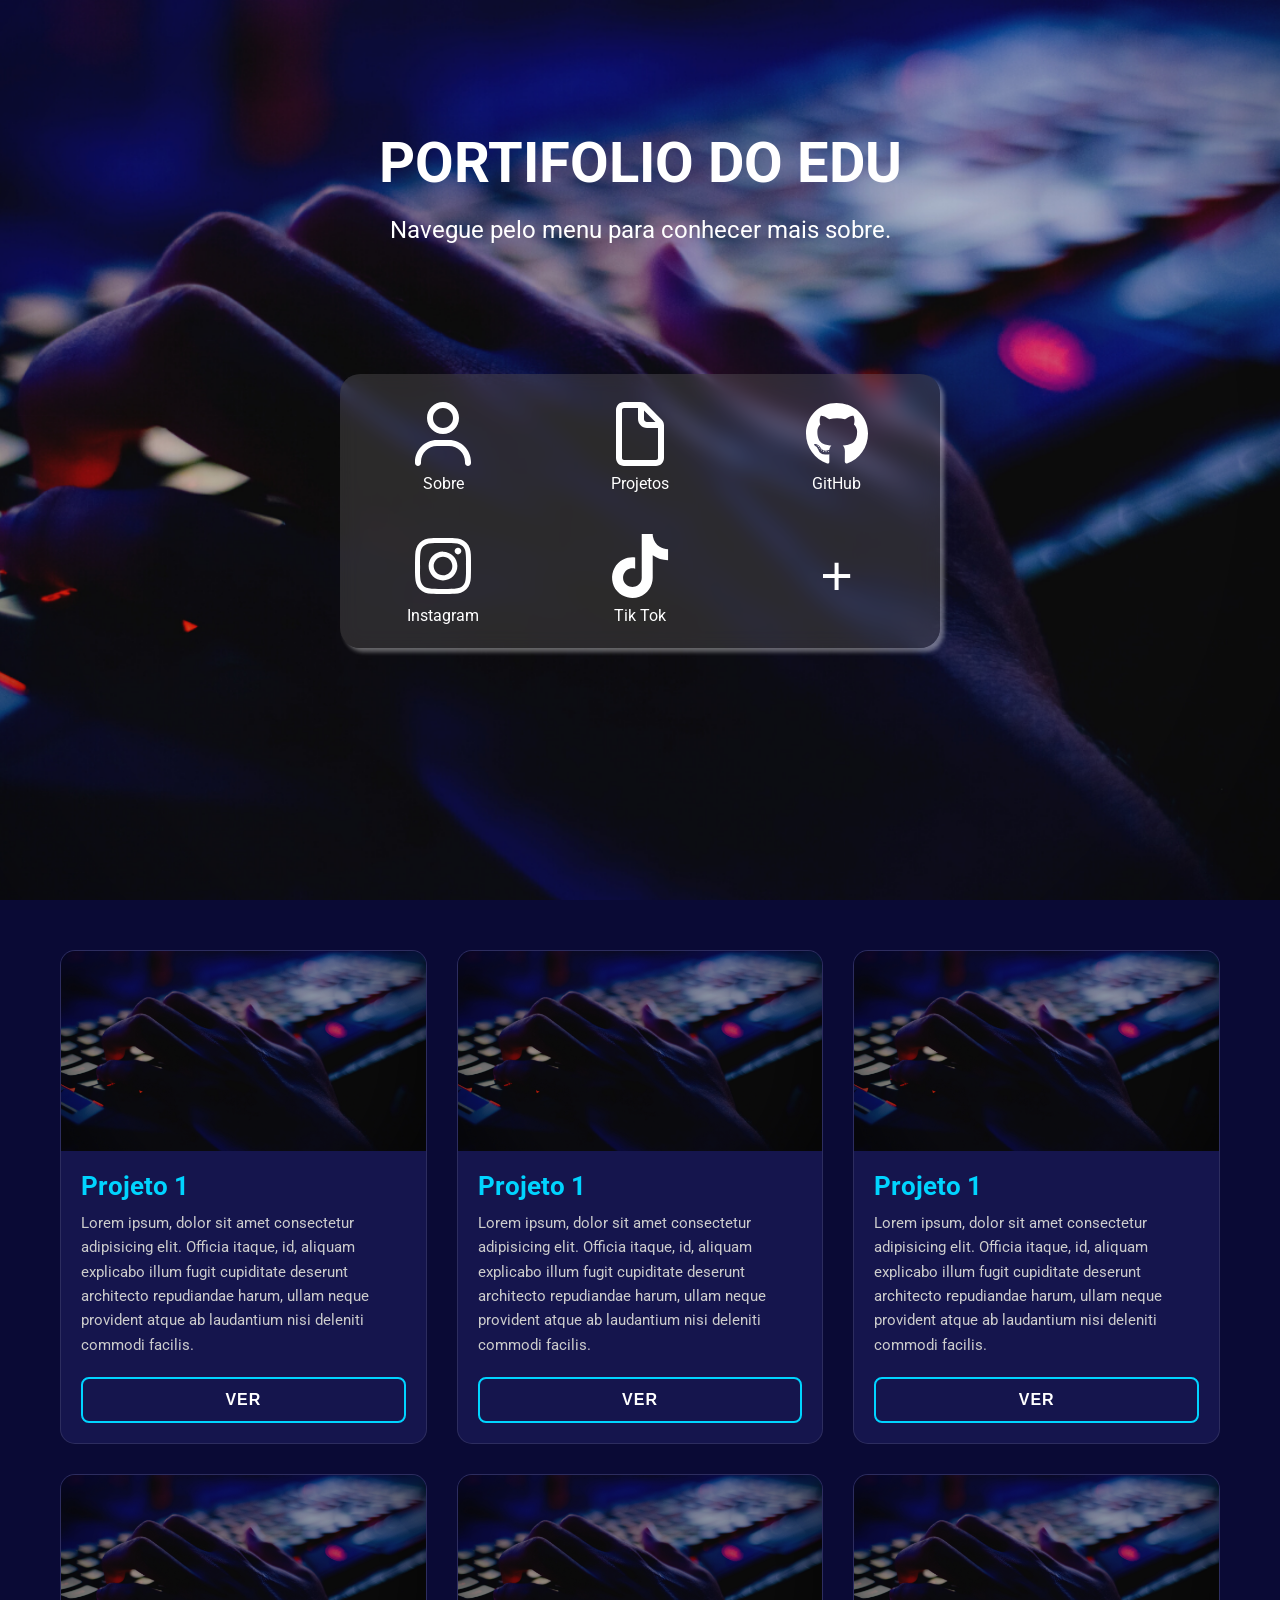
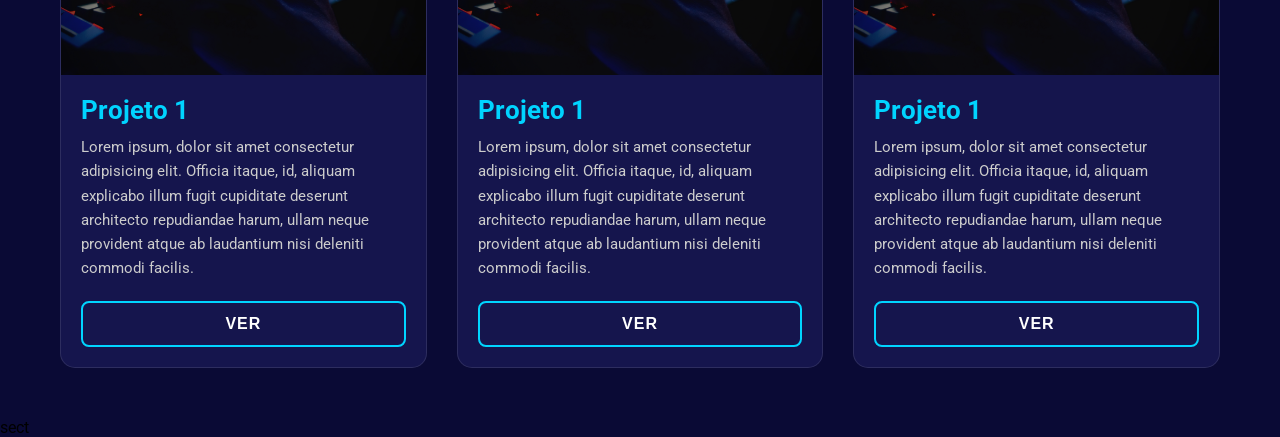
==== index.html @ ba28e673 "primeiro commit" ====
<!DOCTYPE html>
<html lang="pt-br">
<head>
    <meta charset="UTF-8">
    <meta name="viewport" content="width=device-width, initial-scale=1.0">
    <title>Portifolio</title>

    <!--CSS-->
    <link rel="stylesheet" href="/src/css/style.css">
    <!--<link rel="stylesheet" href="/src/css/variaveis.css">-->
    <!--CSS-->
</head>
<body>

    <main>
        <!--TITLE-->
        <div class="titles">
            
            <div class="itens-title">
                <h1 class="title">Portifolio do EDU</h1>
                <span class="sub-title">Navegue pelo menu para conhecer mais sobre.</span>
            </div>
        </div>
        <!--=-->

        <!--CARDS ITENS-->
        <div class="cards-itens">
            <div class="card-item">
                <img class="img" src="/src/img/user-regular-full.svg" alt="">
                <span class="indent-item">Sobre</span>
            </div>
            <div class="card-item">
                <img class="img" src="/src/img/file-regular-full.svg" alt="">
                <span class="indent-item">Projetos</span>
            </div>
            <div class="card-item">
                <img class="img" src="/src/img/github-brands-solid-full.svg" alt="">
                <span class="indent-item">GitHub</span>
            </div>
            <div class="card-item">
                <img class="img" src="/src/img/instagram-brands-solid-full.svg" alt="">
                <span class="indent-item">Instagram</span>
            </div>
            <div class="card-item">
                <img class="img" src="/src/img/tiktok-brands-solid-full.svg" alt="">
                <span class="indent-item">Tik Tok</span>
            </div>

            <div class="card-item">
                <span class="indent-item">
                    <button id="resultado">+</button>
                </span>
            </div>
            
        </div>
    </main>
    <!--==============-->

    <!--SECTION PROJETOS-->
    <section>
        <div class="projetos">
            <!--PROJECT1-->
            <div class="projeto">
                <img src="/src/img/background.png" alt="imagem-projeto" class="imagem-project">
                <h2 class="title-project">Projeto 1</h2>
                <p class="description">
                    Lorem ipsum, dolor sit amet consectetur adipisicing elit. Officia itaque, id, aliquam explicabo illum fugit cupiditate deserunt architecto repudiandae harum, ullam neque provident atque ab laudantium nisi deleniti commodi facilis.
                </p>
                <button id="btn" class="btn-acess">Ver</button>
            </div>
            <!--PROJECT 2-->
            <div class="projeto">
                <img src="/src/img/background.png" alt="imagem-projeto" class="imagem-project">
                <h2 class="title-project">Projeto 1</h2>
                <p class="description">
                    Lorem ipsum, dolor sit amet consectetur adipisicing elit. Officia itaque, id, aliquam explicabo illum fugit cupiditate deserunt architecto repudiandae harum, ullam neque provident atque ab laudantium nisi deleniti commodi facilis.
                </p>
                <button id="btn" class="btn-acess">Ver</button>
            </div>
            <!--PROJECT 3-->
            <div class="projeto">
                <img src="/src/img/background.png" alt="imagem-projeto" class="imagem-project">
                <h2 class="title-project">Projeto 1</h2>
                <p class="description">
                    Lorem ipsum, dolor sit amet consectetur adipisicing elit. Officia itaque, id, aliquam explicabo illum fugit cupiditate deserunt architecto repudiandae harum, ullam neque provident atque ab laudantium nisi deleniti commodi facilis.
                </p>
                <button id="btn" class="btn-acess">Ver</button>
            </div>
            <!--PROJECT 4-->
            <div class="projeto">
                <img src="/src/img/background.png" alt="imagem-projeto" class="imagem-project">
                <h2 class="title-project">Projeto 1</h2>
                <p class="description">
                    Lorem ipsum, dolor sit amet consectetur adipisicing elit. Officia itaque, id, aliquam explicabo illum fugit cupiditate deserunt architecto repudiandae harum, ullam neque provident atque ab laudantium nisi deleniti commodi facilis.
                </p>
                <button id="btn" class="btn-acess">Ver</button>
            </div>
            <!--PROJEECT 5-->
            <div class="projeto">
                <img src="/src/img/background.png" alt="imagem-projeto" class="imagem-project">
                <h2 class="title-project">Projeto 1</h2>
                <p class="description">
                    Lorem ipsum, dolor sit amet consectetur adipisicing elit. Officia itaque, id, aliquam explicabo illum fugit cupiditate deserunt architecto repudiandae harum, ullam neque provident atque ab laudantium nisi deleniti commodi facilis.
                </p>
                <button id="btn" class="btn-acess">Ver</button>
            </div>
            <!--PROJECT 6-->
            <div class="projeto">
                <img src="/src/img/background.png" alt="imagem-projeto" class="imagem-project">
                <h2 class="title-project">Projeto 1</h2>
                <p class="description">
                    Lorem ipsum, dolor sit amet consectetur adipisicing elit. Officia itaque, id, aliquam explicabo illum fugit cupiditate deserunt architecto repudiandae harum, ullam neque provident atque ab laudantium nisi deleniti commodi facilis.
                </p>
                <button id="btn" class="btn-acess">Ver</button>
            </div>
    </section>
    <!--===============-->
    sect

    <script src="/src/js/script.js"></script>
</body>
</html>
---- src/css/style.css ----
@import url(variaveis.css);

/*MAIN ESTILO*/
main {
    min-height: 100vh;
    background-image: url(/src/img/background.png);
    background-repeat: no-repeat;
    background-position: center;
    background-size: cover;
}

/*---------------*/

/*TITLES*/

.titles {
    display: flex;
    justify-content: center;
    align-items: center;
    flex-direction: column;
    margin: auto;
    padding: 10px;
}

.itens-title {
    margin: 120px auto;
    text-align: center;
}

.title {
    font-size: 3.5rem;
    color: var(--color-letras);
    text-transform: uppercase;
    padding-bottom: 20px;
}

.sub-title {
    font-size: 1.5rem;
    color: var(--color-letras);
}

/*--------------------------*/

.img {
    width: 80px;
}

.cards-itens {
    display: grid;
    grid-template-columns: repeat(3, 1fr);
    /* 3 colunas */
    gap: 30px;
    /* espaço entre os cards */

    background: rgba(91, 87, 87, 0.4);
    /* fundo transparente */
    backdrop-filter: blur(10px);
    /* efeito embaçado */
    -webkit-backdrop-filter: blur(10px);
    /* suporte Edge/Chrome */
    width: 600px;
    margin: auto;
    padding: 20px;
    border-radius: 20px;
    box-shadow: 4px 4px 4px rgba(255, 255, 255, 0.372);
}

.card-item {
    display: flex;
    justify-content: center;
    align-items: center;
    flex-direction: column;
}

.indent-item {
    color: var(--color-letras);
    text-transform: uppercasearqui;
}

button {
    font-size: 3.5rem;
    color: var(--color-letras);
    padding: 20px;
    border: none;
    border-radius: 50%;
    background: none;
    outline: none;
}

/*SECTION PROJETOS*/
/* Container principal dos projetos */
.projetos {
    display: grid;
    grid-template-columns: repeat(auto-fit, minmax(300px, 1fr));
    gap: 30px;
    padding: 50px 20px;
    max-width: 1200px;
    margin: 0 auto;
}

/* Card Estilizado */
.projeto {
    background-color: var(--color-card-bg);
    border-radius: 15px;
    overflow: hidden;
    /* Garante que a imagem siga o arredondamento */
    border: 1px solid rgba(255, 255, 255, 0.1);
    transition: all 0.4s cubic-bezier(0.175, 0.885, 0.32, 1.275);
    display: flex;
    flex-direction: column;
    position: relative;
}

/* Efeito de Hover no Card */
.projeto:hover {
    transform: translateY(-10px);
    box-shadow: 0 15px 30px rgba(0, 0, 0, 0.5), 0 0 15px rgba(0, 212, 255, 0.2);
    border-color: var(--color-accent);
}

/* Imagem do Projeto */
.imagem-project {
    width: 100%;
    height: 200px;
    object-fit: cover;
    filter: brightness(0.8);
    transition: 0.4s;
}

.projeto:hover .imagem-project {
    filter: brightness(1);
}

/* Conteúdo de texto */
.title-project {
    padding: 20px 20px 10px;
    margin: 0;
    font-size: 1.6rem;
    color: var(--color-accent);
}

.description {
    padding: 0 20px 20px;
    font-size: 0.95rem;
    line-height: 1.6;
    color: #ccc;
    flex-grow: 1;
}

/* Botão Chamativo */
.btn-acess {
    margin: 0 20px 20px;
    background: transparent;
    color: var(--color-letras);
    border: 2px solid var(--color-accent);
    padding: 12px;
    border-radius: 8px;
    cursor: pointer;
    font-weight: bold;
    text-transform: uppercase;
    letter-spacing: 1px;
    transition: 0.3s;
    font-size: 1rem;
}

.btn-acess:hover {
    background-color: var(--color-accent);
    color: var(--color-background);
    box-shadow: 0 0 20px var(--color-accent);
}
---- src/css/variaveis.css ----
@import url('https://fonts.googleapis.com/css2?family=Roboto:ital,wght@0,100..900;1,100..900&display=swap');

:root{
    --color-background: #0a0a35;
    --color-letras: #ffff;
    --font-letras:  "Roboto", sans-serif;
    --color-accent: #00d4ff; /* Um azul ciano para dar destaque */
    --color-card-bg: #15154d; /* Um tom levemente mais claro que o fundo */
}


*{
    margin: 0;
    padding: 0;
    box-sizing: border-box;
}

body{
    background-color: var(--color-background);
    font-family: var(--font-letras);
}
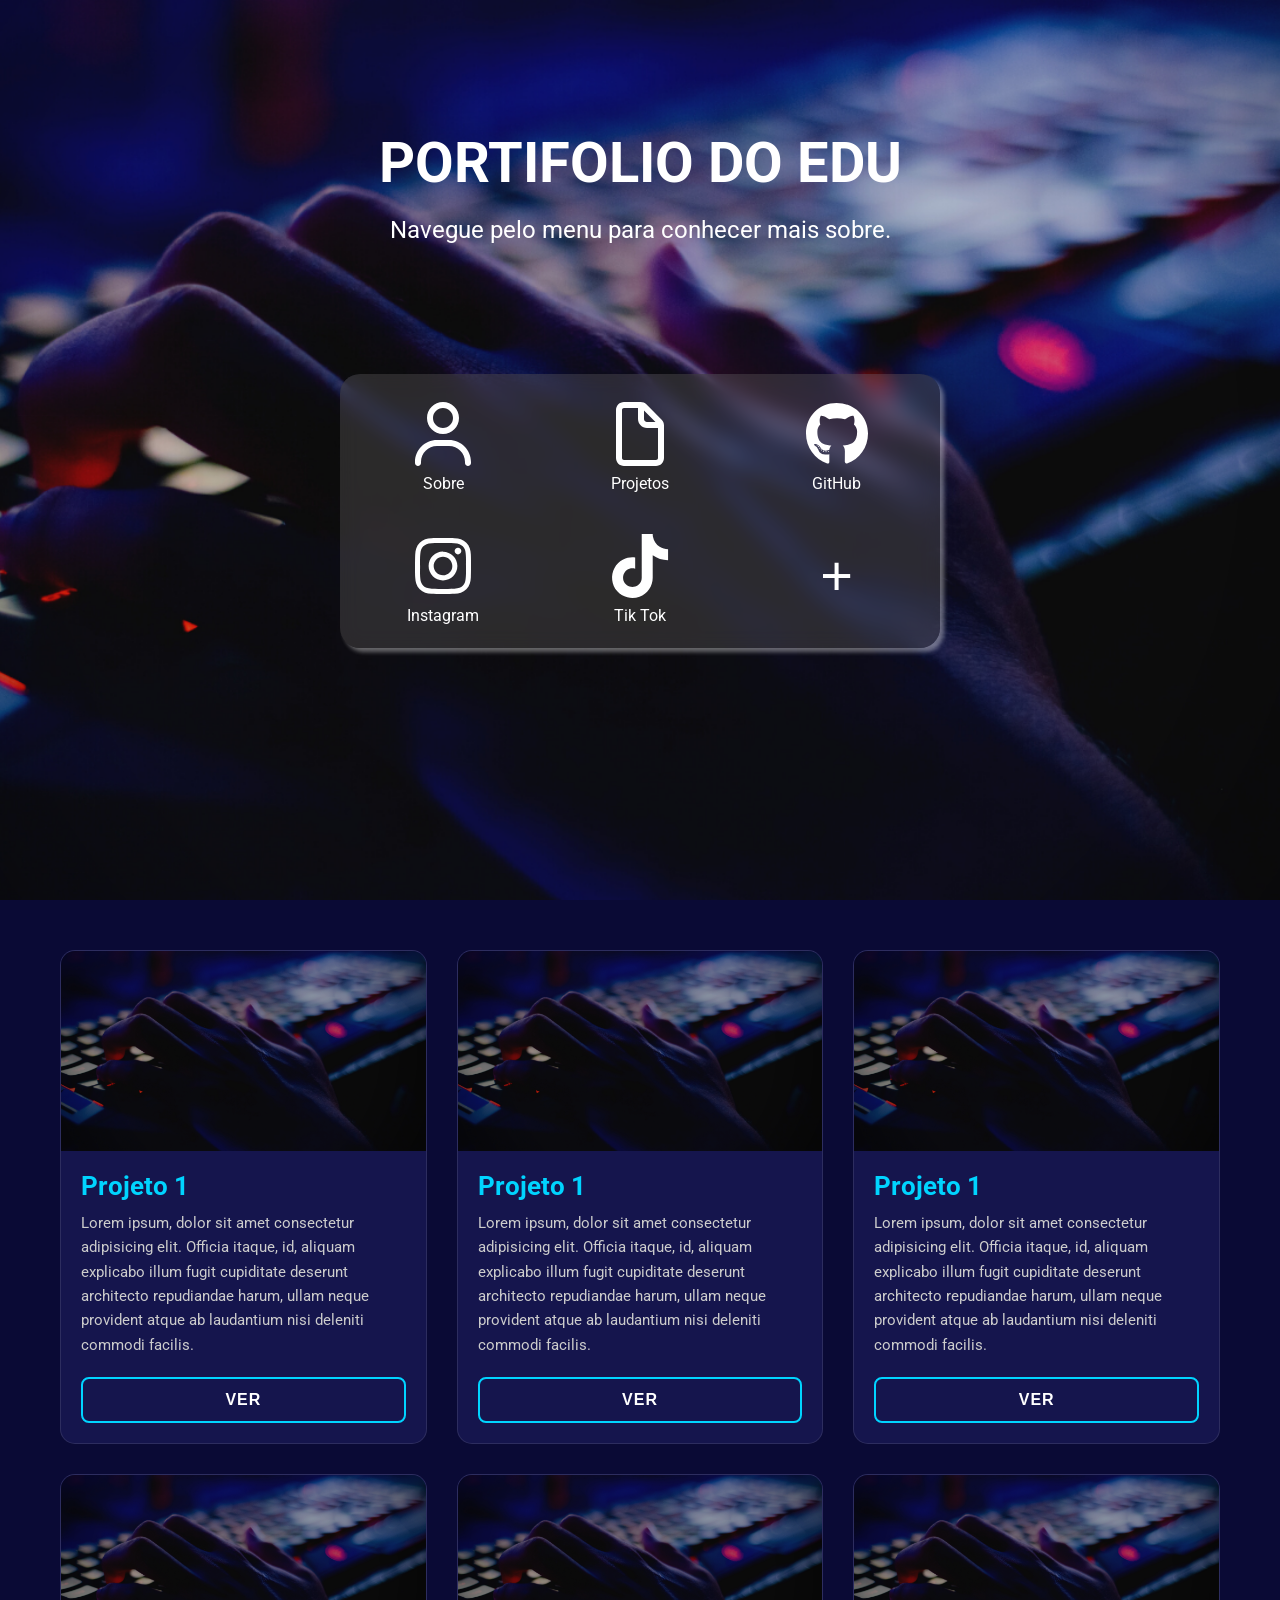
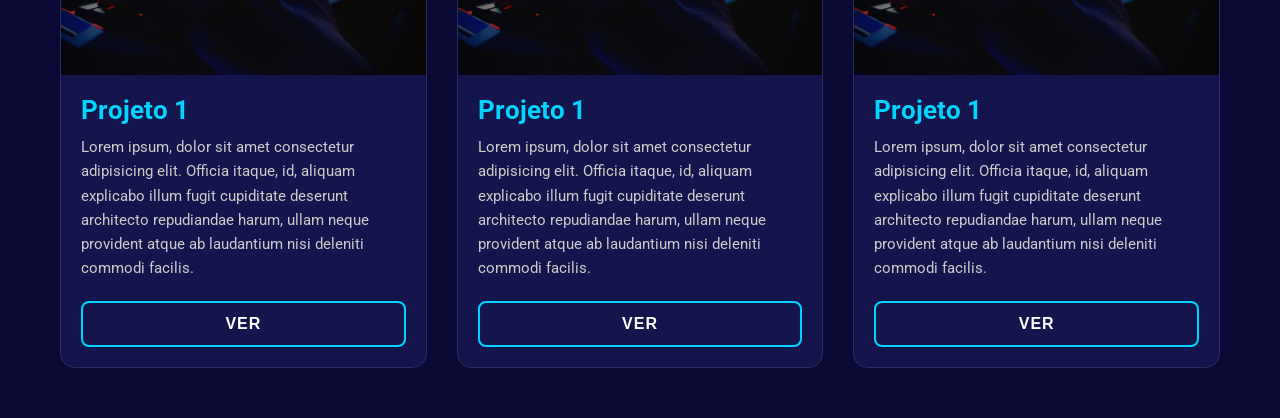
==== commit 28cd49a1: "add section sobre" ====
--- a/index.html
+++ b/index.html
@@ -55,6 +55,11 @@
         </div>
     </main>
     <!--==============-->
+
+    <!--SECTION SOBRE-->
+    <section>
+        <div class="sobre"></div>
+    </section>
 
     <!--SECTION PROJETOS-->
     <section>
@@ -115,7 +120,6 @@
             </div>
     </section>
     <!--===============-->
-    sect
 
     <script src="/src/js/script.js"></script>
 </body>
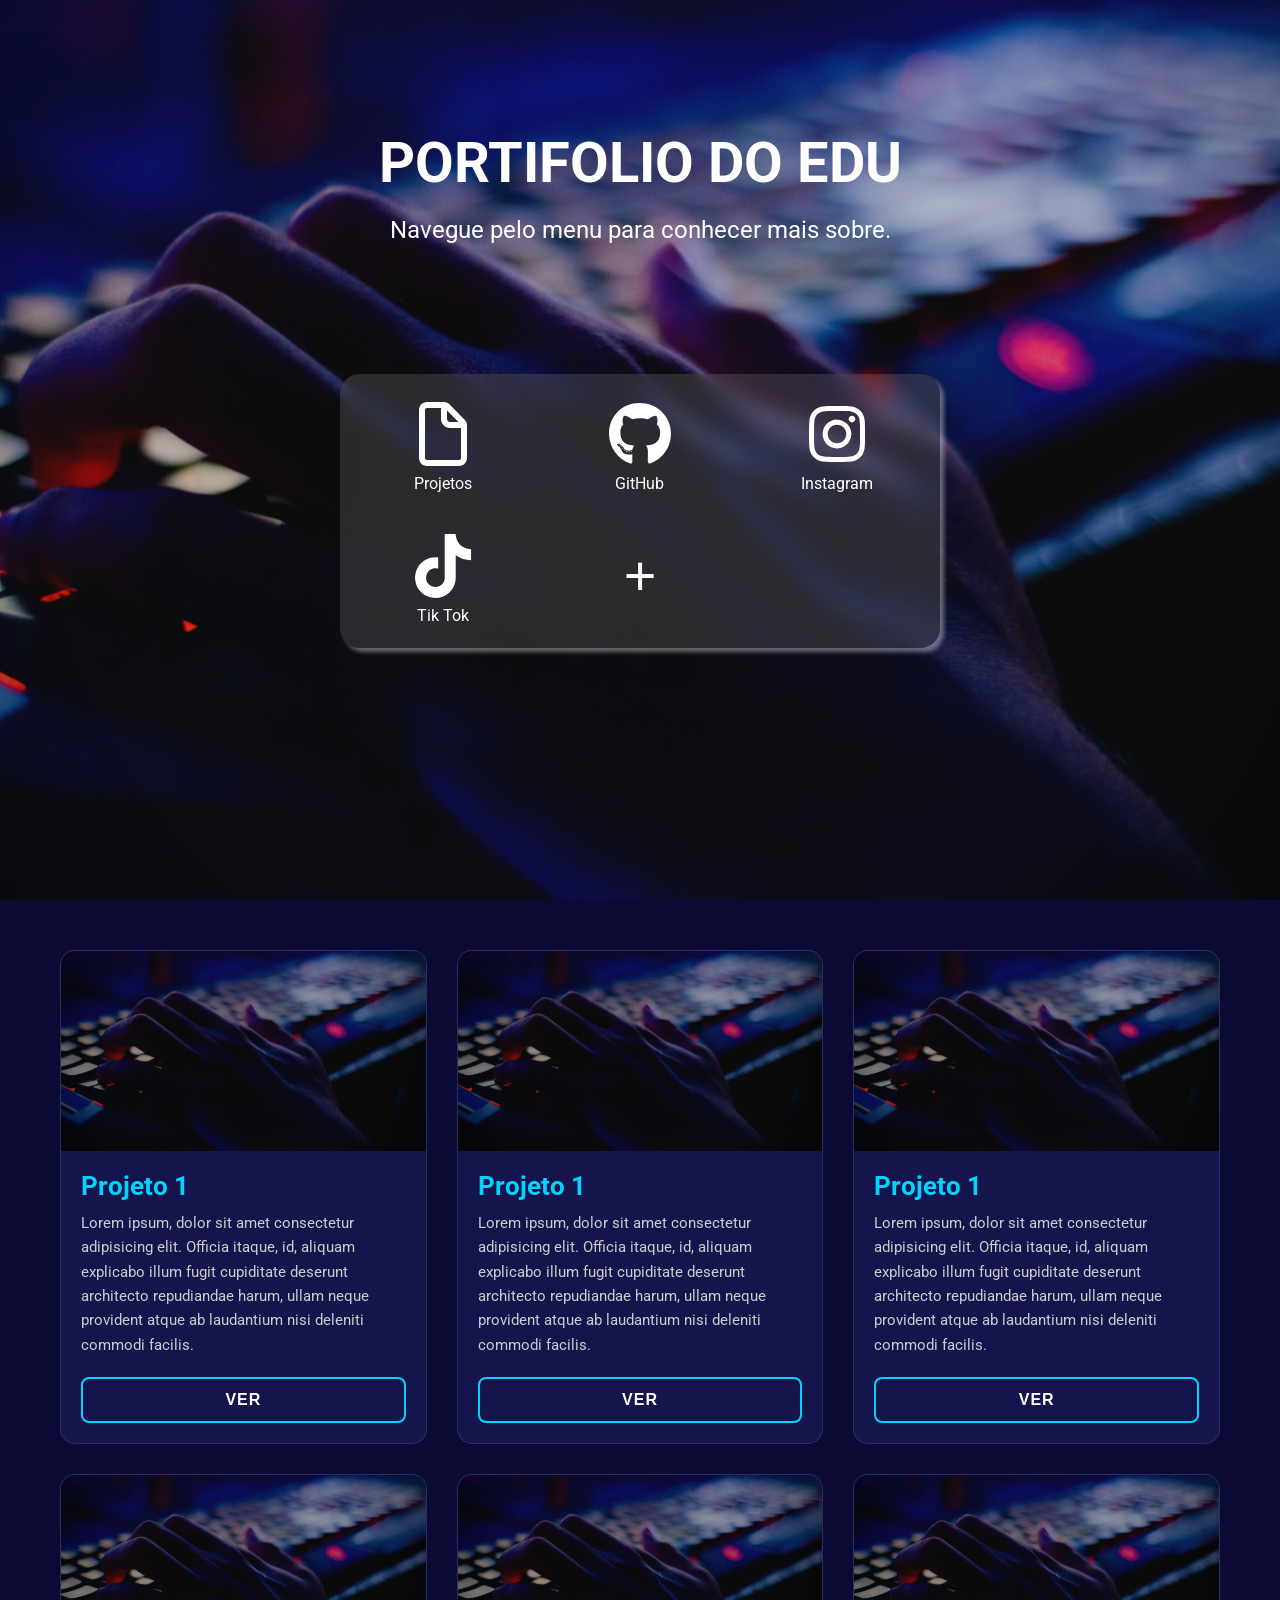
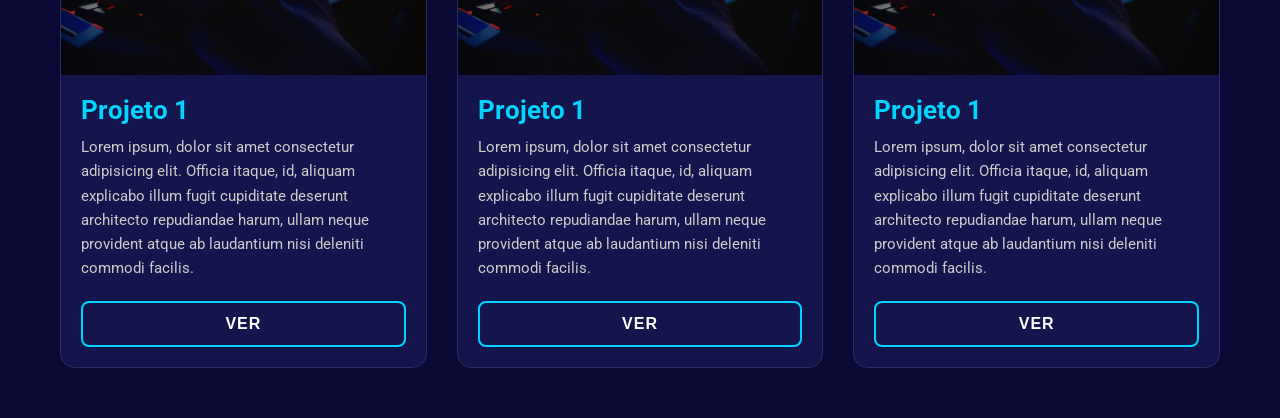
==== commit 43f5dff2: "parte projects add no code" ====
--- a/index.html
+++ b/index.html
@@ -25,10 +25,6 @@
 
         <!--CARDS ITENS-->
         <div class="cards-itens">
-            <div class="card-item">
-                <img class="img" src="/src/img/user-regular-full.svg" alt="">
-                <span class="indent-item">Sobre</span>
-            </div>
             <div class="card-item">
                 <img class="img" src="/src/img/file-regular-full.svg" alt="">
                 <span class="indent-item">Projetos</span>
